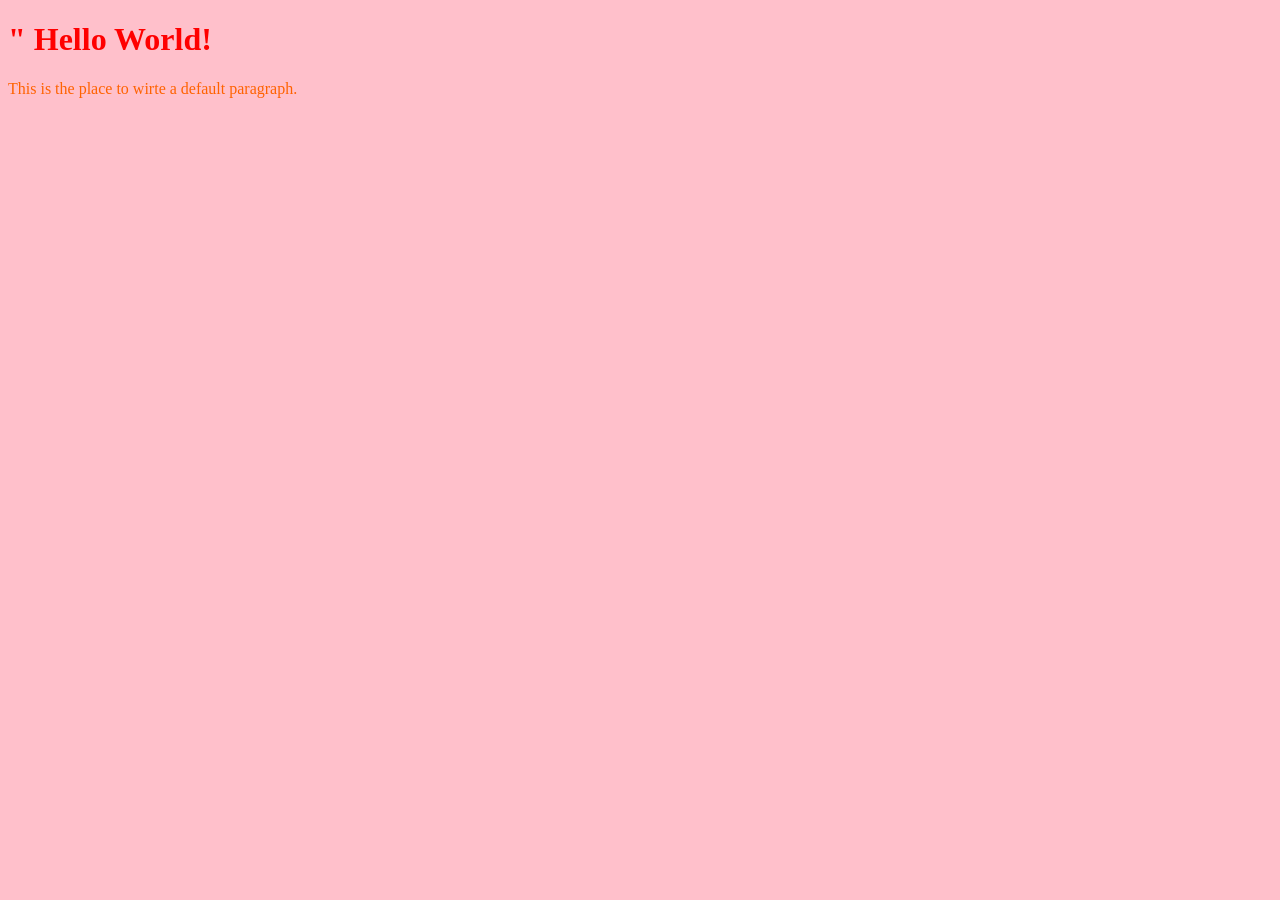
==== week_01/index.html @ 45d3a702 "week 01: first index.html" ====
<!DOCTYPE html>
<html>
    <head>
        <title>WEEK 1</title>
    </head>
    <body bgcolor="pink" >
        <h1 style="color: rgb(255,0,0)" > " Hello World! </h1>
        <p style ="color: rgb(255,98,0)">
            This is the place to wirte a default paragraph. 
        </p>
    </body>
</html>
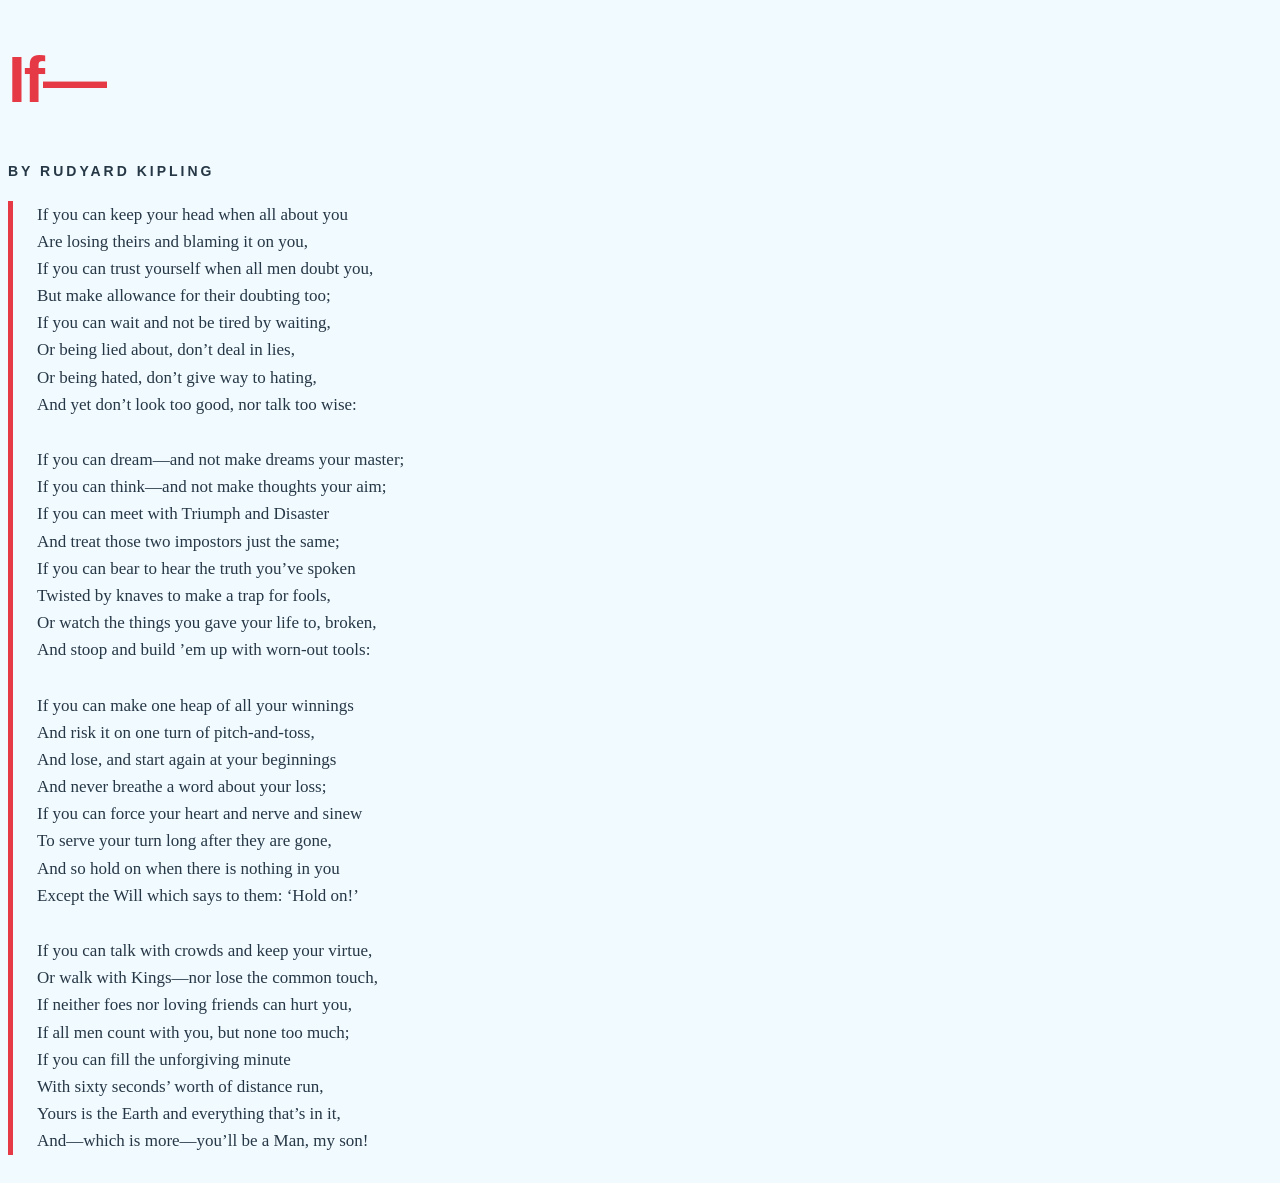
==== commit 2f69effd: "week 01: styled version, mountain calligram, README draft" ====
--- a/week_01/index.html
+++ b/week_01/index.html
@@ -1,13 +1,56 @@
 <!DOCTYPE html>
-<html>
+<html lang="en">
     <head>
-        <title>WEEK 1</title>
-    </head>
-    <body bgcolor="pink" >
-        <h1 style="color: rgb(255,0,0)" > " Hello World! </h1>
-        <p style ="color: rgb(255,98,0)">
-            This is the place to wirte a default paragraph. 
+    <title>If— | Week 01</title>
+    <link rel="stylesheet" href="style.css">
+</head>
+<body>
+    <h1>If—</h1>
+    <p class="author">By Rudyard Kipling</p>
+
+        
+        <section class="poem">
+        <p>
+            If you can keep your head when all about you<br>
+            Are losing theirs and blaming it on you,<br>
+            If you can trust yourself when all men doubt you,<br>
+            But make allowance for their doubting too;<br>   
+            If you can wait and not be tired by waiting,<br>
+            Or being lied about, don’t deal in lies,<br>
+            Or being hated, don’t give way to hating,<br>
+            And yet don’t look too good, nor talk too wise:
         </p>
+        <p>
+            If you can dream—and not make dreams your master;<br>
+            If you can think—and not make thoughts your aim;<br>   
+            If you can meet with Triumph and Disaster<br>
+            And treat those two impostors just the same;<br> 
+            If you can bear to hear the truth you’ve spoken<br>
+            Twisted by knaves to make a trap for fools,<br>
+            Or watch the things you gave your life to, broken,<br>
+            And stoop and build ’em up with worn-out tools:
+        </p>
+        <p>
+            If you can make one heap of all your winnings<br>
+            And risk it on one turn of pitch-and-toss,<br>
+            And lose, and start again at your beginnings<br>
+            And never breathe a word about your loss;<br>
+            If you can force your heart and nerve and sinew<br>
+            To serve your turn long after they are gone,<br>  
+            And so hold on when there is nothing in you<br>
+            Except the Will which says to them: ‘Hold on!’
+        </p>
+        <p>
+            If you can talk with crowds and keep your virtue,<br>
+            Or walk with Kings—nor lose the common touch,<br>
+            If neither foes nor loving friends can hurt you,<br>
+            If all men count with you, but none too much;<br>
+            If you can fill the unforgiving minute<br>
+            With sixty seconds’ worth of distance run,<br>
+            Yours is the Earth and everything that’s in it,<br>
+            And—which is more—you’ll be a Man, my son!
+        </p>
+    </section>
     </body>
 </html>
 
--- a/week_01/style.css
+++ b/week_01/style.css
@@ -0,0 +1,39 @@
+body {
+    background-color: rgb(241, 250, 255);
+    font-family: Georgia, serif;
+    color: #263746;
+}
+
+h1 {
+    font-family: Arial, Helvetica, sans-serif;
+    font-size: 64px;
+    font-weight: 900;
+    letter-spacing: -2px;
+    color: #E63946;
+}
+
+p {
+    font-size: 18px;
+    line-height: 1.7;
+}
+
+.author {
+    font-family: Arial, Helvetica, sans-serif;
+    font-size: 14px;
+    font-weight: 700;
+    letter-spacing: 3px;
+    text-transform: uppercase;
+}
+
+.poem {
+    border-left: 5px solid #E63946;
+    padding-left: 24px;
+    max-width: 700px;
+}
+
+.poem p {
+    font-family: Georgia, serif;
+    font-size: 17px;
+    line-height: 1.6;
+    margin-bottom: 28px;
+}
